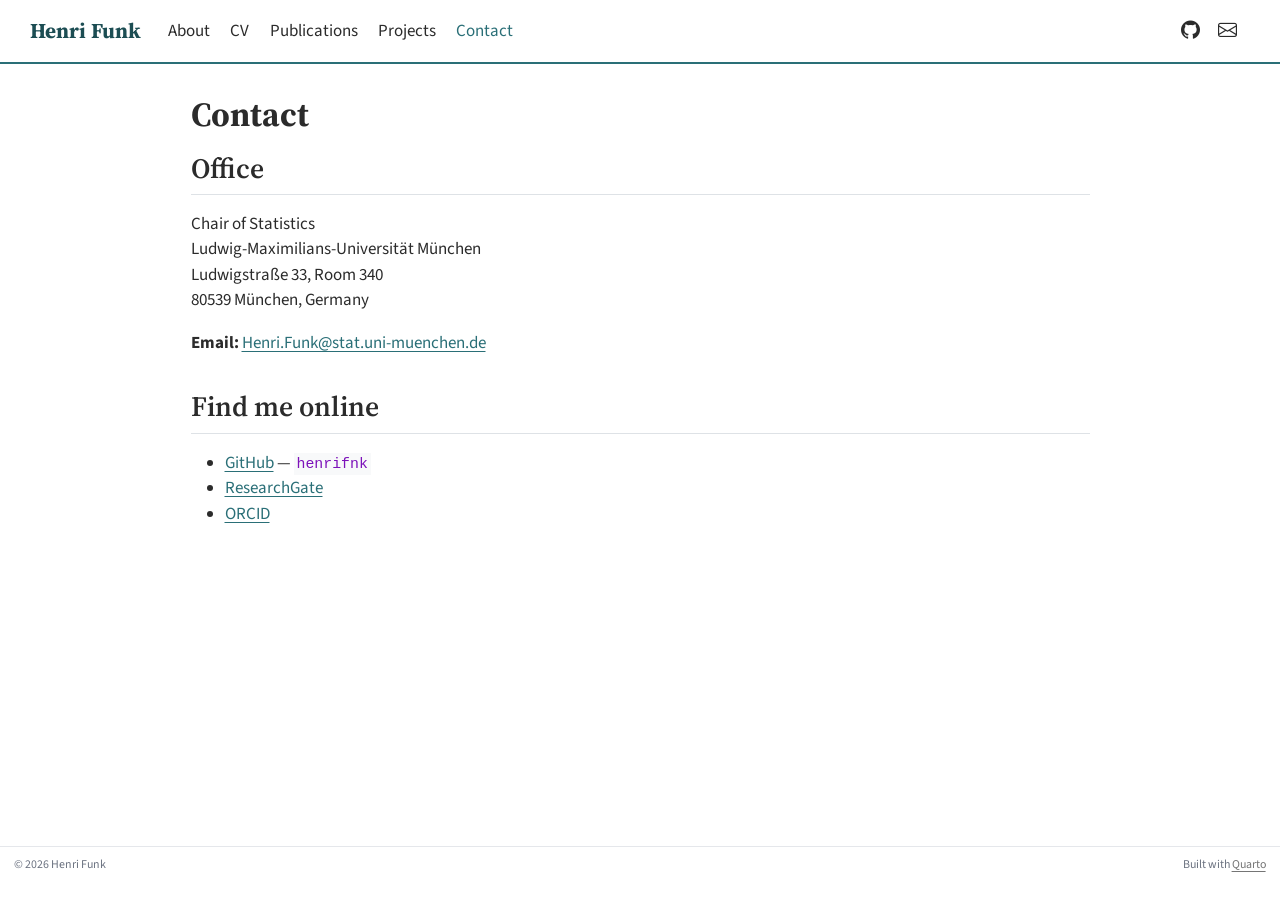
==== docs/contact.html @ e43cd9c8 "Add rendered site output for GitHub Pages Includes .nojekyll so Pages serves the Quarto-generated st" ====
<!DOCTYPE html>
<html xmlns="http://www.w3.org/1999/xhtml" lang="en" xml:lang="en"><head>

<meta charset="utf-8">
<meta name="generator" content="quarto-1.4.549">

<meta name="viewport" content="width=device-width, initial-scale=1.0, user-scalable=yes">


<title>Henri Funk - Contact</title>
<style>
code{white-space: pre-wrap;}
span.smallcaps{font-variant: small-caps;}
div.columns{display: flex; gap: min(4vw, 1.5em);}
div.column{flex: auto; overflow-x: auto;}
div.hanging-indent{margin-left: 1.5em; text-indent: -1.5em;}
ul.task-list{list-style: none;}
ul.task-list li input[type="checkbox"] {
  width: 0.8em;
  margin: 0 0.8em 0.2em -1em; /* quarto-specific, see https://github.com/quarto-dev/quarto-cli/issues/4556 */ 
  vertical-align: middle;
}
</style>


<script src="site_libs/quarto-nav/quarto-nav.js"></script>
<script src="site_libs/quarto-nav/headroom.min.js"></script>
<script src="site_libs/clipboard/clipboard.min.js"></script>
<script src="site_libs/quarto-search/autocomplete.umd.js"></script>
<script src="site_libs/quarto-search/fuse.min.js"></script>
<script src="site_libs/quarto-search/quarto-search.js"></script>
<meta name="quarto:offset" content="./">
<script src="site_libs/quarto-html/quarto.js"></script>
<script src="site_libs/quarto-html/popper.min.js"></script>
<script src="site_libs/quarto-html/tippy.umd.min.js"></script>
<link href="site_libs/quarto-html/tippy.css" rel="stylesheet">
<link href="site_libs/quarto-html/quarto-syntax-highlighting.css" rel="stylesheet" id="quarto-text-highlighting-styles">
<script src="site_libs/bootstrap/bootstrap.min.js"></script>
<link href="site_libs/bootstrap/bootstrap-icons.css" rel="stylesheet">
<link href="site_libs/bootstrap/bootstrap.min.css" rel="stylesheet" id="quarto-bootstrap" data-mode="light">
<script id="quarto-search-options" type="application/json">{
  "location": "navbar",
  "copy-button": false,
  "collapse-after": 3,
  "panel-placement": "end",
  "type": "overlay",
  "limit": 50,
  "keyboard-shortcut": [
    "f",
    "/",
    "s"
  ],
  "show-item-context": false,
  "language": {
    "search-no-results-text": "No results",
    "search-matching-documents-text": "matching documents",
    "search-copy-link-title": "Copy link to search",
    "search-hide-matches-text": "Hide additional matches",
    "search-more-match-text": "more match in this document",
    "search-more-matches-text": "more matches in this document",
    "search-clear-button-title": "Clear",
    "search-text-placeholder": "",
    "search-detached-cancel-button-title": "Cancel",
    "search-submit-button-title": "Submit",
    "search-label": "Search"
  }
}</script>


<link rel="stylesheet" href="styles.css">
</head>

<body class="nav-fixed fullcontent">

<div id="quarto-search-results"></div>
  <header id="quarto-header" class="headroom fixed-top">
    <nav class="navbar navbar-expand-lg " data-bs-theme="dark">
      <div class="navbar-container container-fluid">
      <div class="navbar-brand-container mx-auto">
    <a class="navbar-brand" href="./index.html">
    <span class="navbar-title">Henri Funk</span>
    </a>
  </div>
            <div id="quarto-search" class="" title="Search"></div>
          <button class="navbar-toggler" type="button" data-bs-toggle="collapse" data-bs-target="#navbarCollapse" aria-controls="navbarCollapse" aria-expanded="false" aria-label="Toggle navigation" onclick="if (window.quartoToggleHeadroom) { window.quartoToggleHeadroom(); }">
  <span class="navbar-toggler-icon"></span>
</button>
          <div class="collapse navbar-collapse" id="navbarCollapse">
            <ul class="navbar-nav navbar-nav-scroll me-auto">
  <li class="nav-item">
    <a class="nav-link" href="./index.html"> 
<span class="menu-text">About</span></a>
  </li>  
  <li class="nav-item">
    <a class="nav-link" href="./cv.html"> 
<span class="menu-text">CV</span></a>
  </li>  
  <li class="nav-item">
    <a class="nav-link" href="./publications.html"> 
<span class="menu-text">Publications</span></a>
  </li>  
  <li class="nav-item">
    <a class="nav-link" href="./projects.html"> 
<span class="menu-text">Projects</span></a>
  </li>  
  <li class="nav-item">
    <a class="nav-link active" href="./contact.html" aria-current="page"> 
<span class="menu-text">Contact</span></a>
  </li>  
</ul>
            <ul class="navbar-nav navbar-nav-scroll ms-auto">
  <li class="nav-item compact">
    <a class="nav-link" href="https://github.com/henrifnk"> <i class="bi bi-github" role="img" aria-label="GitHub">
</i> 
<span class="menu-text"></span></a>
  </li>  
  <li class="nav-item compact">
    <a class="nav-link" href="mailto:Henri.Funk@stat.uni-muenchen.de"> <i class="bi bi-envelope" role="img" aria-label="Email">
</i> 
<span class="menu-text"></span></a>
  </li>  
</ul>
          </div> <!-- /navcollapse -->
          <div class="quarto-navbar-tools">
</div>
      </div> <!-- /container-fluid -->
    </nav>
</header>
<!-- content -->
<div id="quarto-content" class="quarto-container page-columns page-rows-contents page-layout-article page-navbar">
<!-- sidebar -->
<!-- margin-sidebar -->
    
<!-- main -->
<main class="content" id="quarto-document-content">

<header id="title-block-header" class="quarto-title-block default">
<div class="quarto-title">
<h1 class="title">Contact</h1>
</div>



<div class="quarto-title-meta">

    
  
    
  </div>
  


</header>


<section id="office" class="level2">
<h2 data-anchor-id="office">Office</h2>
<p>Chair of Statistics<br>
Ludwig-Maximilians-Universität München<br>
Ludwigstraße 33, Room 340<br>
80539 München, Germany</p>
<p><strong>Email:</strong> <a href="mailto:Henri.Funk@stat.uni-muenchen.de">Henri.Funk@stat.uni-muenchen.de</a></p>
</section>
<section id="find-me-online" class="level2">
<h2 data-anchor-id="find-me-online">Find me online</h2>
<ul>
<li><a href="https://github.com/henrifnk">GitHub</a> — <code>henrifnk</code></li>
<li><a href="https://www.researchgate.net/profile/Henri-Funk">ResearchGate</a></li>
<li><a href="https://orcid.org/0009-0007-0949-8385">ORCID</a></li>
</ul>


</section>

</main> <!-- /main -->
<script id="quarto-html-after-body" type="application/javascript">
window.document.addEventListener("DOMContentLoaded", function (event) {
  const toggleBodyColorMode = (bsSheetEl) => {
    const mode = bsSheetEl.getAttribute("data-mode");
    const bodyEl = window.document.querySelector("body");
    if (mode === "dark") {
      bodyEl.classList.add("quarto-dark");
      bodyEl.classList.remove("quarto-light");
    } else {
      bodyEl.classList.add("quarto-light");
      bodyEl.classList.remove("quarto-dark");
    }
  }
  const toggleBodyColorPrimary = () => {
    const bsSheetEl = window.document.querySelector("link#quarto-bootstrap");
    if (bsSheetEl) {
      toggleBodyColorMode(bsSheetEl);
    }
  }
  toggleBodyColorPrimary();  
  const isCodeAnnotation = (el) => {
    for (const clz of el.classList) {
      if (clz.startsWith('code-annotation-')) {                     
        return true;
      }
    }
    return false;
  }
  const clipboard = new window.ClipboardJS('.code-copy-button', {
    text: function(trigger) {
      const codeEl = trigger.previousElementSibling.cloneNode(true);
      for (const childEl of codeEl.children) {
        if (isCodeAnnotation(childEl)) {
          childEl.remove();
        }
      }
      return codeEl.innerText;
    }
  });
  clipboard.on('success', function(e) {
    // button target
    const button = e.trigger;
    // don't keep focus
    button.blur();
    // flash "checked"
    button.classList.add('code-copy-button-checked');
    var currentTitle = button.getAttribute("title");
    button.setAttribute("title", "Copied!");
    let tooltip;
    if (window.bootstrap) {
      button.setAttribute("data-bs-toggle", "tooltip");
      button.setAttribute("data-bs-placement", "left");
      button.setAttribute("data-bs-title", "Copied!");
      tooltip = new bootstrap.Tooltip(button, 
        { trigger: "manual", 
          customClass: "code-copy-button-tooltip",
          offset: [0, -8]});
      tooltip.show();    
    }
    setTimeout(function() {
      if (tooltip) {
        tooltip.hide();
        button.removeAttribute("data-bs-title");
        button.removeAttribute("data-bs-toggle");
        button.removeAttribute("data-bs-placement");
      }
      button.setAttribute("title", currentTitle);
      button.classList.remove('code-copy-button-checked');
    }, 1000);
    // clear code selection
    e.clearSelection();
  });
  function tippyHover(el, contentFn, onTriggerFn, onUntriggerFn) {
    const config = {
      allowHTML: true,
      maxWidth: 500,
      delay: 100,
      arrow: false,
      appendTo: function(el) {
          return el.parentElement;
      },
      interactive: true,
      interactiveBorder: 10,
      theme: 'quarto',
      placement: 'bottom-start',
    };
    if (contentFn) {
      config.content = contentFn;
    }
    if (onTriggerFn) {
      config.onTrigger = onTriggerFn;
    }
    if (onUntriggerFn) {
      config.onUntrigger = onUntriggerFn;
    }
    window.tippy(el, config); 
  }
  const noterefs = window.document.querySelectorAll('a[role="doc-noteref"]');
  for (var i=0; i<noterefs.length; i++) {
    const ref = noterefs[i];
    tippyHover(ref, function() {
      // use id or data attribute instead here
      let href = ref.getAttribute('data-footnote-href') || ref.getAttribute('href');
      try { href = new URL(href).hash; } catch {}
      const id = href.replace(/^#\/?/, "");
      const note = window.document.getElementById(id);
      return note.innerHTML;
    });
  }
  const xrefs = window.document.querySelectorAll('a.quarto-xref');
  const processXRef = (id, note) => {
    // Strip column container classes
    const stripColumnClz = (el) => {
      el.classList.remove("page-full", "page-columns");
      if (el.children) {
        for (const child of el.children) {
          stripColumnClz(child);
        }
      }
    }
    stripColumnClz(note)
    if (id === null || id.startsWith('sec-')) {
      // Special case sections, only their first couple elements
      const container = document.createElement("div");
      if (note.children && note.children.length > 2) {
        container.appendChild(note.children[0].cloneNode(true));
        for (let i = 1; i < note.children.length; i++) {
          const child = note.children[i];
          if (child.tagName === "P" && child.innerText === "") {
            continue;
          } else {
            container.appendChild(child.cloneNode(true));
            break;
          }
        }
        if (window.Quarto?.typesetMath) {
          window.Quarto.typesetMath(container);
        }
        return container.innerHTML
      } else {
        if (window.Quarto?.typesetMath) {
          window.Quarto.typesetMath(note);
        }
        return note.innerHTML;
      }
    } else {
      // Remove any anchor links if they are present
      const anchorLink = note.querySelector('a.anchorjs-link');
      if (anchorLink) {
        anchorLink.remove();
      }
      if (window.Quarto?.typesetMath) {
        window.Quarto.typesetMath(note);
      }
      // TODO in 1.5, we should make sure this works without a callout special case
      if (note.classList.contains("callout")) {
        return note.outerHTML;
      } else {
        return note.innerHTML;
      }
    }
  }
  for (var i=0; i<xrefs.length; i++) {
    const xref = xrefs[i];
    tippyHover(xref, undefined, function(instance) {
      instance.disable();
      let url = xref.getAttribute('href');
      let hash = undefined; 
      if (url.startsWith('#')) {
        hash = url;
      } else {
        try { hash = new URL(url).hash; } catch {}
      }
      if (hash) {
        const id = hash.replace(/^#\/?/, "");
        const note = window.document.getElementById(id);
        if (note !== null) {
          try {
            const html = processXRef(id, note.cloneNode(true));
            instance.setContent(html);
          } finally {
            instance.enable();
            instance.show();
          }
        } else {
          // See if we can fetch this
          fetch(url.split('#')[0])
          .then(res => res.text())
          .then(html => {
            const parser = new DOMParser();
            const htmlDoc = parser.parseFromString(html, "text/html");
            const note = htmlDoc.getElementById(id);
            if (note !== null) {
              const html = processXRef(id, note);
              instance.setContent(html);
            } 
          }).finally(() => {
            instance.enable();
            instance.show();
          });
        }
      } else {
        // See if we can fetch a full url (with no hash to target)
        // This is a special case and we should probably do some content thinning / targeting
        fetch(url)
        .then(res => res.text())
        .then(html => {
          const parser = new DOMParser();
          const htmlDoc = parser.parseFromString(html, "text/html");
          const note = htmlDoc.querySelector('main.content');
          if (note !== null) {
            // This should only happen for chapter cross references
            // (since there is no id in the URL)
            // remove the first header
            if (note.children.length > 0 && note.children[0].tagName === "HEADER") {
              note.children[0].remove();
            }
            const html = processXRef(null, note);
            instance.setContent(html);
          } 
        }).finally(() => {
          instance.enable();
          instance.show();
        });
      }
    }, function(instance) {
    });
  }
      let selectedAnnoteEl;
      const selectorForAnnotation = ( cell, annotation) => {
        let cellAttr = 'data-code-cell="' + cell + '"';
        let lineAttr = 'data-code-annotation="' +  annotation + '"';
        const selector = 'span[' + cellAttr + '][' + lineAttr + ']';
        return selector;
      }
      const selectCodeLines = (annoteEl) => {
        const doc = window.document;
        const targetCell = annoteEl.getAttribute("data-target-cell");
        const targetAnnotation = annoteEl.getAttribute("data-target-annotation");
        const annoteSpan = window.document.querySelector(selectorForAnnotation(targetCell, targetAnnotation));
        const lines = annoteSpan.getAttribute("data-code-lines").split(",");
        const lineIds = lines.map((line) => {
          return targetCell + "-" + line;
        })
        let top = null;
        let height = null;
        let parent = null;
        if (lineIds.length > 0) {
            //compute the position of the single el (top and bottom and make a div)
            const el = window.document.getElementById(lineIds[0]);
            top = el.offsetTop;
            height = el.offsetHeight;
            parent = el.parentElement.parentElement;
          if (lineIds.length > 1) {
            const lastEl = window.document.getElementById(lineIds[lineIds.length - 1]);
            const bottom = lastEl.offsetTop + lastEl.offsetHeight;
            height = bottom - top;
          }
          if (top !== null && height !== null && parent !== null) {
            // cook up a div (if necessary) and position it 
            let div = window.document.getElementById("code-annotation-line-highlight");
            if (div === null) {
              div = window.document.createElement("div");
              div.setAttribute("id", "code-annotation-line-highlight");
              div.style.position = 'absolute';
              parent.appendChild(div);
            }
            div.style.top = top - 2 + "px";
            div.style.height = height + 4 + "px";
            div.style.left = 0;
            let gutterDiv = window.document.getElementById("code-annotation-line-highlight-gutter");
            if (gutterDiv === null) {
              gutterDiv = window.document.createElement("div");
              gutterDiv.setAttribute("id", "code-annotation-line-highlight-gutter");
              gutterDiv.style.position = 'absolute';
              const codeCell = window.document.getElementById(targetCell);
              const gutter = codeCell.querySelector('.code-annotation-gutter');
              gutter.appendChild(gutterDiv);
            }
            gutterDiv.style.top = top - 2 + "px";
            gutterDiv.style.height = height + 4 + "px";
          }
          selectedAnnoteEl = annoteEl;
        }
      };
      const unselectCodeLines = () => {
        const elementsIds = ["code-annotation-line-highlight", "code-annotation-line-highlight-gutter"];
        elementsIds.forEach((elId) => {
          const div = window.document.getElementById(elId);
          if (div) {
            div.remove();
          }
        });
        selectedAnnoteEl = undefined;
      };
        // Handle positioning of the toggle
    window.addEventListener(
      "resize",
      throttle(() => {
        elRect = undefined;
        if (selectedAnnoteEl) {
          selectCodeLines(selectedAnnoteEl);
        }
      }, 10)
    );
    function throttle(fn, ms) {
    let throttle = false;
    let timer;
      return (...args) => {
        if(!throttle) { // first call gets through
            fn.apply(this, args);
            throttle = true;
        } else { // all the others get throttled
            if(timer) clearTimeout(timer); // cancel #2
            timer = setTimeout(() => {
              fn.apply(this, args);
              timer = throttle = false;
            }, ms);
        }
      };
    }
      // Attach click handler to the DT
      const annoteDls = window.document.querySelectorAll('dt[data-target-cell]');
      for (const annoteDlNode of annoteDls) {
        annoteDlNode.addEventListener('click', (event) => {
          const clickedEl = event.target;
          if (clickedEl !== selectedAnnoteEl) {
            unselectCodeLines();
            const activeEl = window.document.querySelector('dt[data-target-cell].code-annotation-active');
            if (activeEl) {
              activeEl.classList.remove('code-annotation-active');
            }
            selectCodeLines(clickedEl);
            clickedEl.classList.add('code-annotation-active');
          } else {
            // Unselect the line
            unselectCodeLines();
            clickedEl.classList.remove('code-annotation-active');
          }
        });
      }
  const findCites = (el) => {
    const parentEl = el.parentElement;
    if (parentEl) {
      const cites = parentEl.dataset.cites;
      if (cites) {
        return {
          el,
          cites: cites.split(' ')
        };
      } else {
        return findCites(el.parentElement)
      }
    } else {
      return undefined;
    }
  };
  var bibliorefs = window.document.querySelectorAll('a[role="doc-biblioref"]');
  for (var i=0; i<bibliorefs.length; i++) {
    const ref = bibliorefs[i];
    const citeInfo = findCites(ref);
    if (citeInfo) {
      tippyHover(citeInfo.el, function() {
        var popup = window.document.createElement('div');
        citeInfo.cites.forEach(function(cite) {
          var citeDiv = window.document.createElement('div');
          citeDiv.classList.add('hanging-indent');
          citeDiv.classList.add('csl-entry');
          var biblioDiv = window.document.getElementById('ref-' + cite);
          if (biblioDiv) {
            citeDiv.innerHTML = biblioDiv.innerHTML;
          }
          popup.appendChild(citeDiv);
        });
        return popup.innerHTML;
      });
    }
  }
});
</script>
</div> <!-- /content -->
<footer class="footer">
  <div class="nav-footer">
    <div class="nav-footer-left">
<p>© 2026 Henri Funk</p>
</div>   
    <div class="nav-footer-center">
      &nbsp;
    </div>
    <div class="nav-footer-right">
<p>Built with <a href="https://quarto.org">Quarto</a></p>
</div>
  </div>
</footer>




</body></html>
---- docs/site_libs/quarto-html/tippy.css ----
.tippy-box[data-animation=fade][data-state=hidden]{opacity:0}[data-tippy-root]{max-width:calc(100vw - 10px)}.tippy-box{position:relative;background-color:#333;color:#fff;border-radius:4px;font-size:14px;line-height:1.4;white-space:normal;outline:0;transition-property:transform,visibility,opacity}.tippy-box[data-placement^=top]>.tippy-arrow{bottom:0}.tippy-box[data-placement^=top]>.tippy-arrow:before{bottom:-7px;left:0;border-width:8px 8px 0;border-top-color:initial;transform-origin:center top}.tippy-box[data-placement^=bottom]>.tippy-arrow{top:0}.tippy-box[data-placement^=bottom]>.tippy-arrow:before{top:-7px;left:0;border-width:0 8px 8px;border-bottom-color:initial;transform-origin:center bottom}.tippy-box[data-placement^=left]>.tippy-arrow{right:0}.tippy-box[data-placement^=left]>.tippy-arrow:before{border-width:8px 0 8px 8px;border-left-color:initial;right:-7px;transform-origin:center left}.tippy-box[data-placement^=right]>.tippy-arrow{left:0}.tippy-box[data-placement^=right]>.tippy-arrow:before{left:-7px;border-width:8px 8px 8px 0;border-right-color:initial;transform-origin:center right}.tippy-box[data-inertia][data-state=visible]{transition-timing-function:cubic-bezier(.54,1.5,.38,1.11)}.tippy-arrow{width:16px;height:16px;color:#333}.tippy-arrow:before{content:"";position:absolute;border-color:transparent;border-style:solid}.tippy-content{position:relative;padding:5px 9px;z-index:1}
---- docs/site_libs/quarto-html/quarto-syntax-highlighting.css ----
/* quarto syntax highlight colors */
:root {
  --quarto-hl-ot-color: #003B4F;
  --quarto-hl-at-color: #657422;
  --quarto-hl-ss-color: #20794D;
  --quarto-hl-an-color: #5E5E5E;
  --quarto-hl-fu-color: #4758AB;
  --quarto-hl-st-color: #20794D;
  --quarto-hl-cf-color: #003B4F;
  --quarto-hl-op-color: #5E5E5E;
  --quarto-hl-er-color: #AD0000;
  --quarto-hl-bn-color: #AD0000;
  --quarto-hl-al-color: #AD0000;
  --quarto-hl-va-color: #111111;
  --quarto-hl-bu-color: inherit;
  --quarto-hl-ex-color: inherit;
  --quarto-hl-pp-color: #AD0000;
  --quarto-hl-in-color: #5E5E5E;
  --quarto-hl-vs-color: #20794D;
  --quarto-hl-wa-color: #5E5E5E;
  --quarto-hl-do-color: #5E5E5E;
  --quarto-hl-im-color: #00769E;
  --quarto-hl-ch-color: #20794D;
  --quarto-hl-dt-color: #AD0000;
  --quarto-hl-fl-color: #AD0000;
  --quarto-hl-co-color: #5E5E5E;
  --quarto-hl-cv-color: #5E5E5E;
  --quarto-hl-cn-color: #8f5902;
  --quarto-hl-sc-color: #5E5E5E;
  --quarto-hl-dv-color: #AD0000;
  --quarto-hl-kw-color: #003B4F;
}

/* other quarto variables */
:root {
  --quarto-font-monospace: SFMono-Regular, Menlo, Monaco, Consolas, "Liberation Mono", "Courier New", monospace;
}

pre > code.sourceCode > span {
  color: #003B4F;
}

code span {
  color: #003B4F;
}

code.sourceCode > span {
  color: #003B4F;
}

div.sourceCode,
div.sourceCode pre.sourceCode {
  color: #003B4F;
}

code span.ot {
  color: #003B4F;
  font-style: inherit;
}

code span.at {
  color: #657422;
  font-style: inherit;
}

code span.ss {
  color: #20794D;
  font-style: inherit;
}

code span.an {
  color: #5E5E5E;
  font-style: inherit;
}

code span.fu {
  color: #4758AB;
  font-style: inherit;
}

code span.st {
  color: #20794D;
  font-style: inherit;
}

code span.cf {
  color: #003B4F;
  font-style: inherit;
}

code span.op {
  color: #5E5E5E;
  font-style: inherit;
}

code span.er {
  color: #AD0000;
  font-style: inherit;
}

code span.bn {
  color: #AD0000;
  font-style: inherit;
}

code span.al {
  color: #AD0000;
  font-style: inherit;
}

code span.va {
  color: #111111;
  font-style: inherit;
}

code span.bu {
  font-style: inherit;
}

code span.ex {
  font-style: inherit;
}

code span.pp {
  color: #AD0000;
  font-style: inherit;
}

code span.in {
  color: #5E5E5E;
  font-style: inherit;
}

code span.vs {
  color: #20794D;
  font-style: inherit;
}

code span.wa {
  color: #5E5E5E;
  font-style: italic;
}

code span.do {
  color: #5E5E5E;
  font-style: italic;
}

code span.im {
  color: #00769E;
  font-style: inherit;
}

code span.ch {
  color: #20794D;
  font-style: inherit;
}

code span.dt {
  color: #AD0000;
  font-style: inherit;
}

code span.fl {
  color: #AD0000;
  font-style: inherit;
}

code span.co {
  color: #5E5E5E;
  font-style: inherit;
}

code span.cv {
  color: #5E5E5E;
  font-style: italic;
}

code span.cn {
  color: #8f5902;
  font-style: inherit;
}

code span.sc {
  color: #5E5E5E;
  font-style: inherit;
}

code span.dv {
  color: #AD0000;
  font-style: inherit;
}

code span.kw {
  color: #003B4F;
  font-style: inherit;
}

.prevent-inlining {
  content: "</";
}

/*# sourceMappingURL=debc5d5d77c3f9108843748ff7464032.css.map */
---- docs/styles.css ----
@import url('https://fonts.googleapis.com/css2?family=Source+Serif+4:wght@600;700&family=Source+Sans+3:wght@400;500;600&display=swap');

:root {
  --accent: #2a6f77;
  --accent-dark: #1c4d53;
  --text: #2b2b2b;
  --muted: #6b7280;
  --border: #e5e7eb;
}

body {
  font-family: "Source Sans 3", -apple-system, BlinkMacSystemFont, sans-serif;
  color: var(--text);
}

h1, h2, h3, h4, .navbar-title, .navbar-brand {
  font-family: "Source Serif 4", Georgia, serif;
  font-weight: 600;
}

h1 { font-weight: 700; }

a {
  color: var(--accent);
}
a:hover {
  color: var(--accent-dark);
}

/* Navbar */
.navbar {
  background-color: #ffffff !important;
  border-bottom: 2px solid var(--accent);
}
.navbar-title {
  color: var(--accent-dark) !important;
  font-weight: 700;
}
.navbar-dark .navbar-nav .nav-link,
.navbar .nav-link {
  color: var(--text) !important;
}
.navbar .nav-link:hover,
.navbar .nav-link.active {
  color: var(--accent) !important;
}

/* Footer */
.nav-footer {
  border-top: 1px solid var(--border);
  color: var(--muted);
  font-size: 0.85rem;
}

/* Hero (About page) */
.hero {
  display: flex;
  gap: 2.5rem;
  align-items: flex-start;
  flex-wrap: wrap;
  margin-top: 1rem;
}
.hero-photo img.profile-img {
  width: 200px;
  height: 200px;
  object-fit: cover;
  border-radius: 50%;
  box-shadow: 0 4px 14px rgba(0, 0, 0, 0.12);
}
.hero-text {
  flex: 1;
  min-width: 280px;
}
.hero-text h3 {
  color: var(--muted);
  font-family: "Source Sans 3", sans-serif;
  font-weight: 500;
  margin-top: -0.5rem;
}

/* Timeline-style entries used on CV / Projects pages */
.entry {
  display: flex;
  gap: 1.5rem;
  margin-bottom: 1.25rem;
  border-left: 3px solid var(--accent);
  padding-left: 1rem;
}
.entry-date {
  min-width: 110px;
  color: var(--muted);
  font-weight: 600;
  font-size: 0.9rem;
}
.entry-body strong {
  color: var(--text);
}

/* Highlight box, e.g. for the upcoming BayWaT-AI project */
.highlight-box {
  background-color: #f2f7f8;
  border-left: 4px solid var(--accent);
  border-radius: 4px;
  padding: 1.25rem 1.5rem;
  margin: 1.5rem 0;
}

.badge-soon {
  display: inline-block;
  background-color: var(--accent);
  color: #fff;
  font-size: 0.75rem;
  font-weight: 600;
  padding: 0.15rem 0.6rem;
  border-radius: 999px;
  margin-left: 0.5rem;
  vertical-align: middle;
}
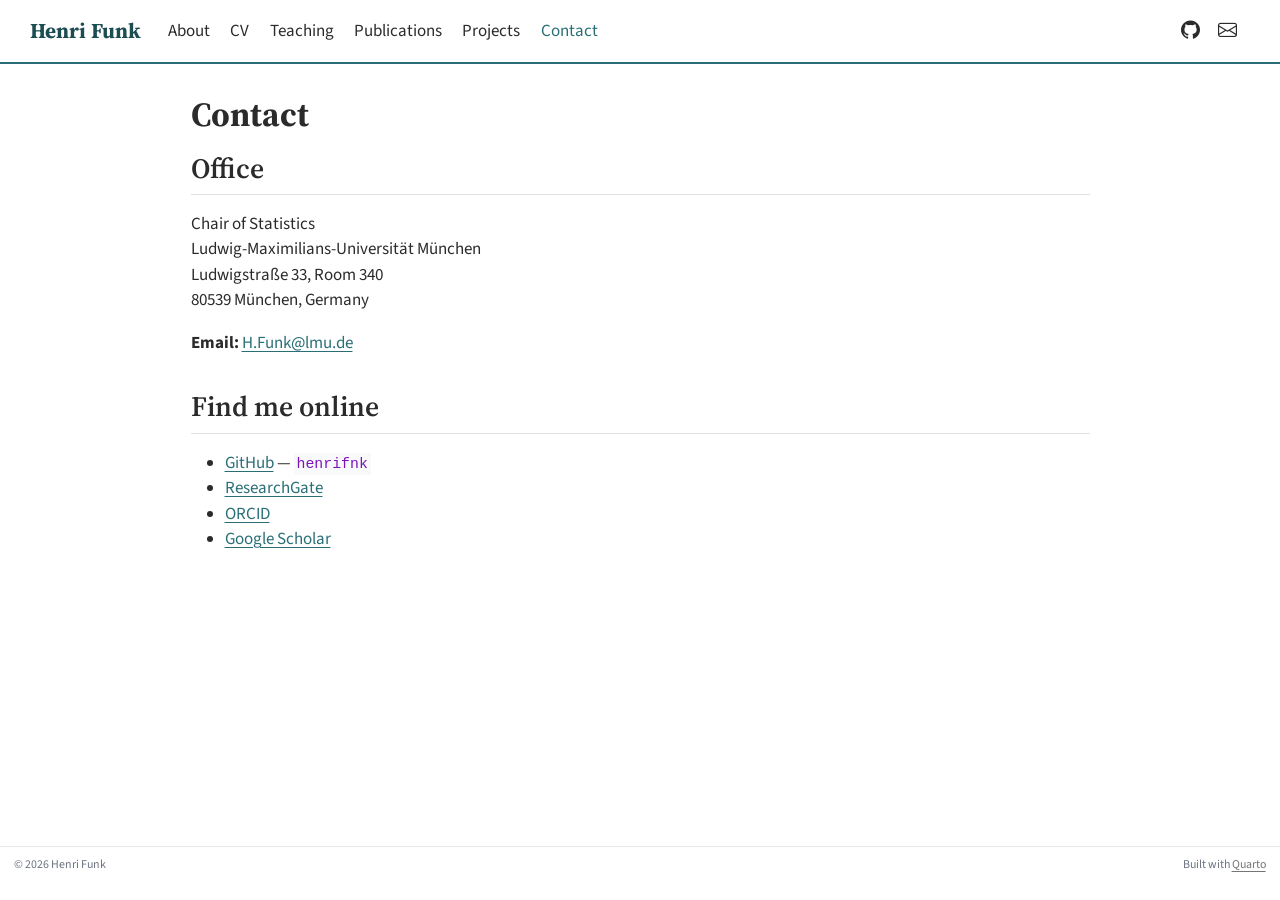
==== commit 113d7137: "Re-render site output" ====
--- a/docs/contact.html
+++ b/docs/contact.html
@@ -96,6 +96,10 @@
 <span class="menu-text">CV</span></a>
   </li>  
   <li class="nav-item">
+    <a class="nav-link" href="./teaching.html"> 
+<span class="menu-text">Teaching</span></a>
+  </li>  
+  <li class="nav-item">
     <a class="nav-link" href="./publications.html"> 
 <span class="menu-text">Publications</span></a>
   </li>  
@@ -159,7 +163,7 @@
 Ludwig-Maximilians-Universität München<br>
 Ludwigstraße 33, Room 340<br>
 80539 München, Germany</p>
-<p><strong>Email:</strong> <a href="mailto:Henri.Funk@stat.uni-muenchen.de">Henri.Funk@stat.uni-muenchen.de</a></p>
+<p><strong>Email:</strong> <a href="mailto:H.Funk@lmu.de">H.Funk@lmu.de</a></p>
 </section>
 <section id="find-me-online" class="level2">
 <h2 data-anchor-id="find-me-online">Find me online</h2>
@@ -167,6 +171,7 @@
 <li><a href="https://github.com/henrifnk">GitHub</a> — <code>henrifnk</code></li>
 <li><a href="https://www.researchgate.net/profile/Henri-Funk">ResearchGate</a></li>
 <li><a href="https://orcid.org/0009-0007-0949-8385">ORCID</a></li>
+<li><a href="https://scholar.google.com/citations?user=-1kc-pMAAAAJ&amp;hl=de">Google Scholar</a></li>
 </ul>
 
 
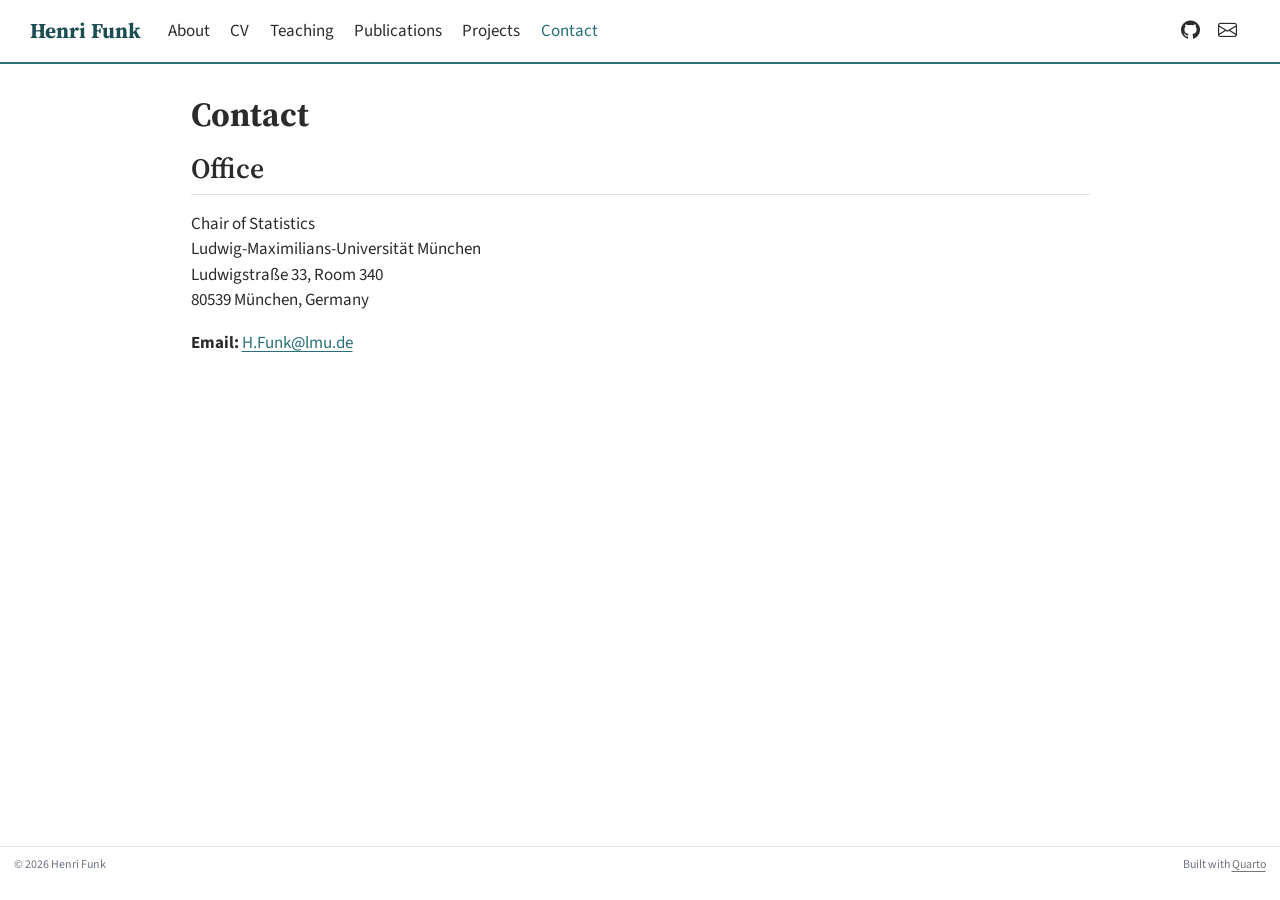
==== commit 7c46f56a: "Re-render site output" ====
--- a/docs/contact.html
+++ b/docs/contact.html
@@ -119,7 +119,7 @@
 <span class="menu-text"></span></a>
   </li>  
   <li class="nav-item compact">
-    <a class="nav-link" href="mailto:Henri.Funk@stat.uni-muenchen.de"> <i class="bi bi-envelope" role="img" aria-label="Email">
+    <a class="nav-link" href="mailto:H.Funk@lmu.de"> <i class="bi bi-envelope" role="img" aria-label="Email">
 </i> 
 <span class="menu-text"></span></a>
   </li>  
@@ -164,15 +164,6 @@
 Ludwigstraße 33, Room 340<br>
 80539 München, Germany</p>
 <p><strong>Email:</strong> <a href="mailto:H.Funk@lmu.de">H.Funk@lmu.de</a></p>
-</section>
-<section id="find-me-online" class="level2">
-<h2 data-anchor-id="find-me-online">Find me online</h2>
-<ul>
-<li><a href="https://github.com/henrifnk">GitHub</a> — <code>henrifnk</code></li>
-<li><a href="https://www.researchgate.net/profile/Henri-Funk">ResearchGate</a></li>
-<li><a href="https://orcid.org/0009-0007-0949-8385">ORCID</a></li>
-<li><a href="https://scholar.google.com/citations?user=-1kc-pMAAAAJ&amp;hl=de">Google Scholar</a></li>
-</ul>
 
 
 </section>
--- a/docs/styles.css
+++ b/docs/styles.css
@@ -78,6 +78,20 @@
   margin-top: -0.5rem;
 }
 
+.social-links {
+  display: flex;
+  gap: 1.25rem;
+  margin: 0.25rem 0 1.25rem;
+}
+.social-links a {
+  color: var(--muted);
+  font-size: 1.35rem;
+  line-height: 1;
+}
+.social-links a:hover {
+  color: var(--accent);
+}
+
 /* Timeline-style entries used on CV / Projects pages */
 .entry {
   display: flex;
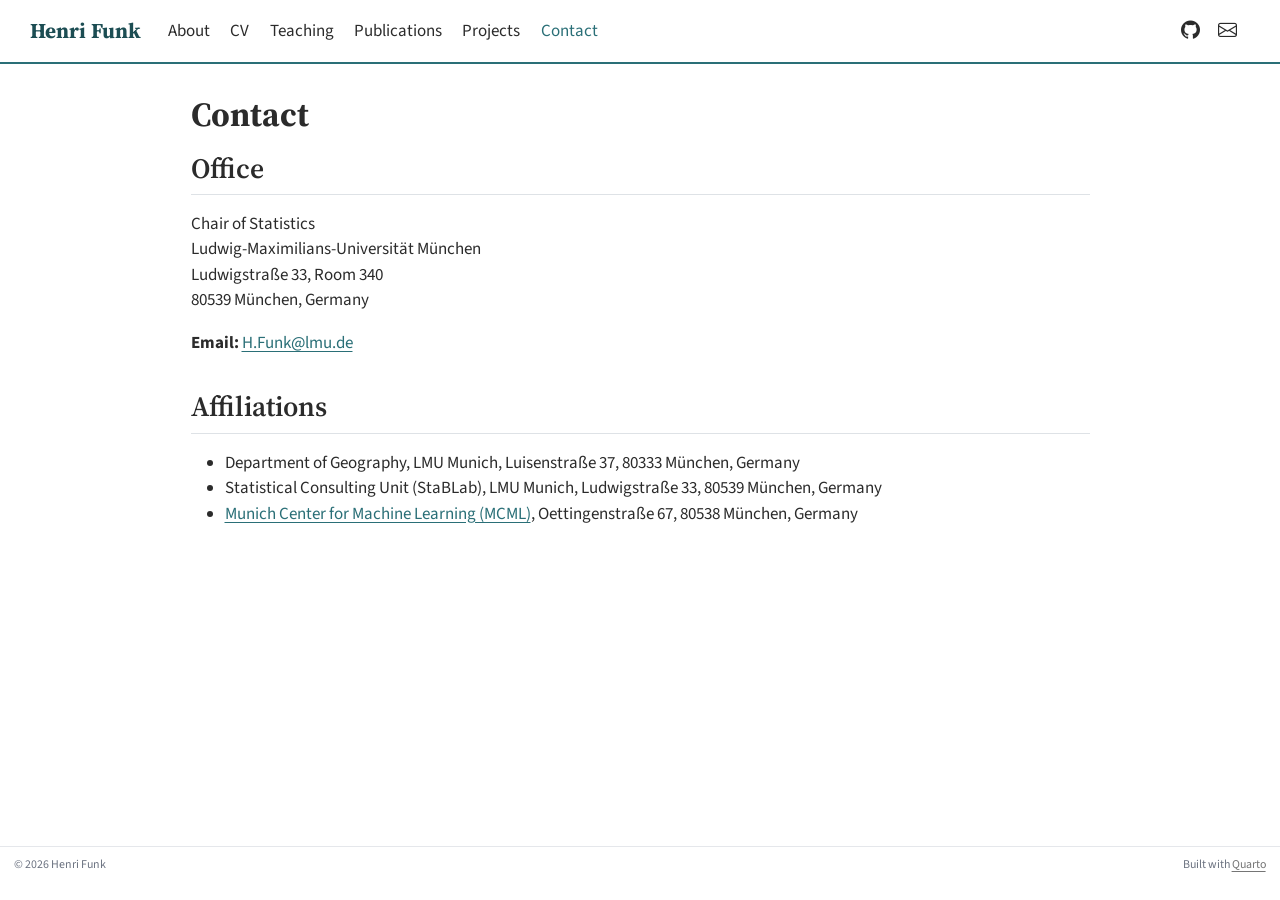
==== commit 63aa671e: "Re-render site output" ====
--- a/docs/contact.html
+++ b/docs/contact.html
@@ -164,6 +164,14 @@
 Ludwigstraße 33, Room 340<br>
 80539 München, Germany</p>
 <p><strong>Email:</strong> <a href="mailto:H.Funk@lmu.de">H.Funk@lmu.de</a></p>
+</section>
+<section id="affiliations" class="level2">
+<h2 data-anchor-id="affiliations">Affiliations</h2>
+<ul>
+<li>Department of Geography, LMU Munich, Luisenstraße 37, 80333 München, Germany</li>
+<li>Statistical Consulting Unit (StaBLab), LMU Munich, Ludwigstraße 33, 80539 München, Germany</li>
+<li><a href="https://mcml.ai">Munich Center for Machine Learning (MCML)</a>, Oettingenstraße 67, 80538 München, Germany</li>
+</ul>
 
 
 </section>
--- a/docs/styles.css
+++ b/docs/styles.css
@@ -71,7 +71,7 @@
   flex: 1;
   min-width: 280px;
 }
-.hero-text h3 {
+.hero-heading h3 {
   color: var(--muted);
   font-family: "Source Sans 3", sans-serif;
   font-weight: 500;
@@ -80,16 +80,31 @@
 
 .social-links {
   display: flex;
-  gap: 1.25rem;
+  align-items: center;
+  justify-content: space-between;
+  flex-wrap: wrap;
+  gap: 0.6rem;
   margin: 0.25rem 0 1.25rem;
+  font-size: 1rem;
 }
 .social-links a {
-  color: var(--muted);
-  font-size: 1.35rem;
-  line-height: 1;
+  color: var(--accent-dark);
+  text-decoration: none;
+  border: 1px solid var(--accent);
+  border-radius: 6px;
+  padding: 0.3rem 0.7rem;
+  transition: color 0.15s, background-color 0.15s;
 }
 .social-links a:hover {
-  color: var(--accent);
+  color: #fff;
+  background-color: var(--accent);
+}
+.social-links a i {
+  margin-right: 0.35rem;
+  color: var(--accent-dark);
+}
+.social-links a:hover i {
+  color: #fff;
 }
 
 /* Timeline-style entries used on CV / Projects pages */
@@ -119,6 +134,29 @@
   margin: 1.5rem 0;
 }
 
+/* Research interest boxes, side by side on the About page */
+.research-grid {
+  display: flex;
+  gap: 1.5rem;
+  flex-wrap: wrap;
+  margin: 1.5rem 0;
+}
+.research-box {
+  flex: 1 1 260px;
+  background-color: #f2f7f8;
+  border-left: 4px solid var(--accent);
+  border-radius: 4px;
+  padding: 1.25rem 1.5rem;
+}
+.research-box .research-icon {
+  font-size: 1.6rem;
+  color: var(--accent);
+  margin-bottom: 0.4rem;
+}
+.research-box p {
+  margin-bottom: 0.6rem;
+}
+
 .badge-soon {
   display: inline-block;
   background-color: var(--accent);
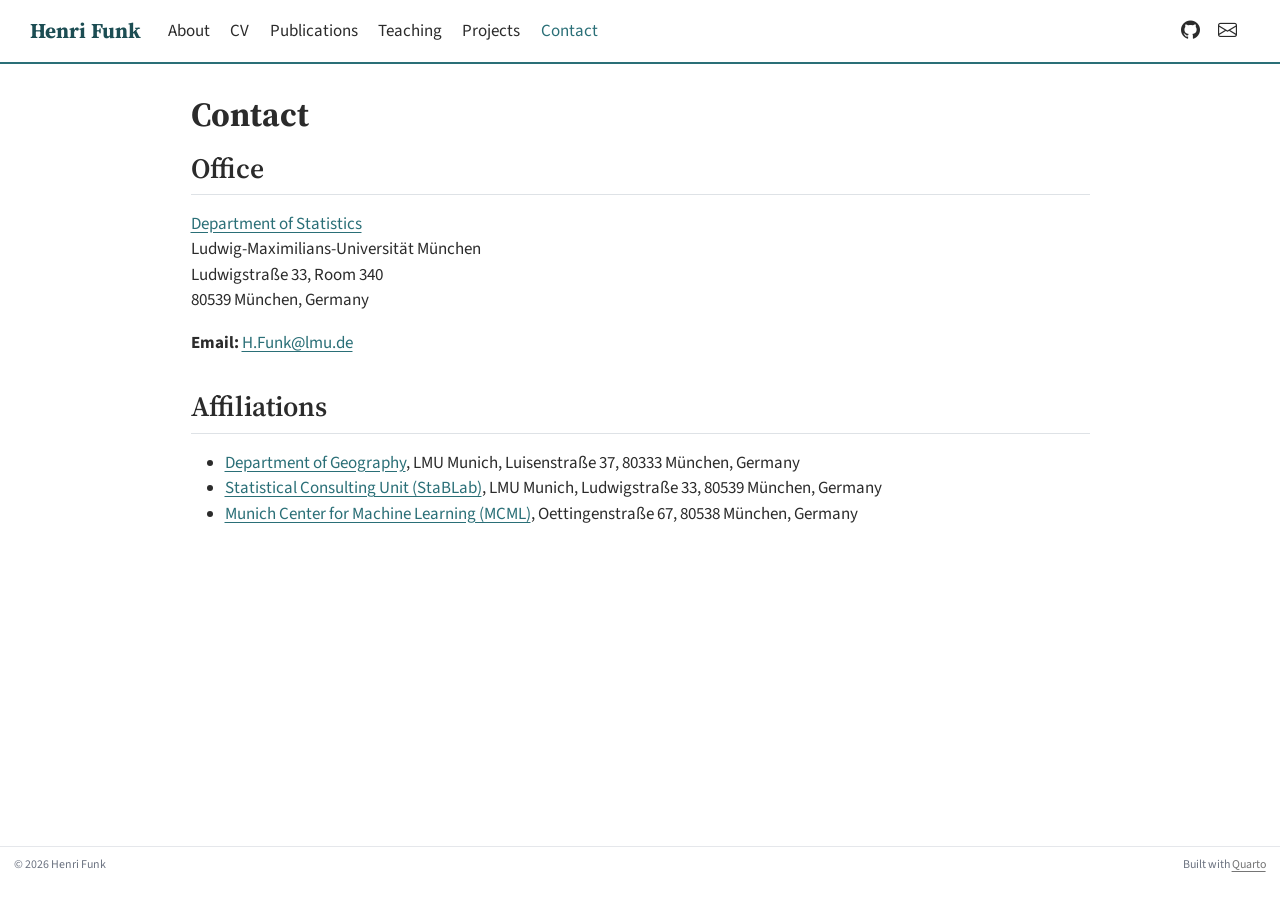
==== commit 009dc3a1: "Re-render site output Co-Authored-By: Claude Opus 5 <noreply@anthropic.com>" ====
--- a/docs/contact.html
+++ b/docs/contact.html
@@ -96,12 +96,12 @@
 <span class="menu-text">CV</span></a>
   </li>  
   <li class="nav-item">
+    <a class="nav-link" href="./publications.html"> 
+<span class="menu-text">Publications</span></a>
+  </li>  
+  <li class="nav-item">
     <a class="nav-link" href="./teaching.html"> 
 <span class="menu-text">Teaching</span></a>
-  </li>  
-  <li class="nav-item">
-    <a class="nav-link" href="./publications.html"> 
-<span class="menu-text">Publications</span></a>
   </li>  
   <li class="nav-item">
     <a class="nav-link" href="./projects.html"> 
@@ -159,7 +159,7 @@
 
 <section id="office" class="level2">
 <h2 data-anchor-id="office">Office</h2>
-<p>Chair of Statistics<br>
+<p><a href="https://www.stat.lmu.de/en/">Department of Statistics</a><br>
 Ludwig-Maximilians-Universität München<br>
 Ludwigstraße 33, Room 340<br>
 80539 München, Germany</p>
@@ -168,9 +168,9 @@
 <section id="affiliations" class="level2">
 <h2 data-anchor-id="affiliations">Affiliations</h2>
 <ul>
-<li>Department of Geography, LMU Munich, Luisenstraße 37, 80333 München, Germany</li>
-<li>Statistical Consulting Unit (StaBLab), LMU Munich, Ludwigstraße 33, 80539 München, Germany</li>
-<li><a href="https://mcml.ai">Munich Center for Machine Learning (MCML)</a>, Oettingenstraße 67, 80538 München, Germany</li>
+<li><a href="https://www.geo.lmu.de/geographie/en/">Department of Geography</a>, LMU Munich, Luisenstraße 37, 80333 München, Germany</li>
+<li><a href="https://www.stat.lmu.de/stablab/en/">Statistical Consulting Unit (StaBLab)</a>, LMU Munich, Ludwigstraße 33, 80539 München, Germany</li>
+<li><a href="https://mcml.ai/research/groups/kuechenhoff/">Munich Center for Machine Learning (MCML)</a>, Oettingenstraße 67, 80538 München, Germany</li>
 </ul>
 
 
--- a/docs/styles.css
+++ b/docs/styles.css
@@ -148,10 +148,26 @@
   border-radius: 4px;
   padding: 1.25rem 1.5rem;
 }
-.research-box .research-icon {
-  font-size: 1.6rem;
+.research-title {
+  display: flex;
+  align-items: flex-start;
+  gap: 0.75rem;
+  margin-bottom: 0.9rem;
+}
+.research-icon {
+  font-size: 1.5rem;
   color: var(--accent);
-  margin-bottom: 0.4rem;
+  line-height: 1.3;
+}
+.research-heading {
+  font-family: "Source Serif 4", Georgia, serif;
+  font-weight: 600;
+  color: var(--text);
+}
+.research-sub {
+  color: var(--muted);
+  font-size: 0.95rem;
+  margin-top: 0.1rem;
 }
 .research-box p {
   margin-bottom: 0.6rem;
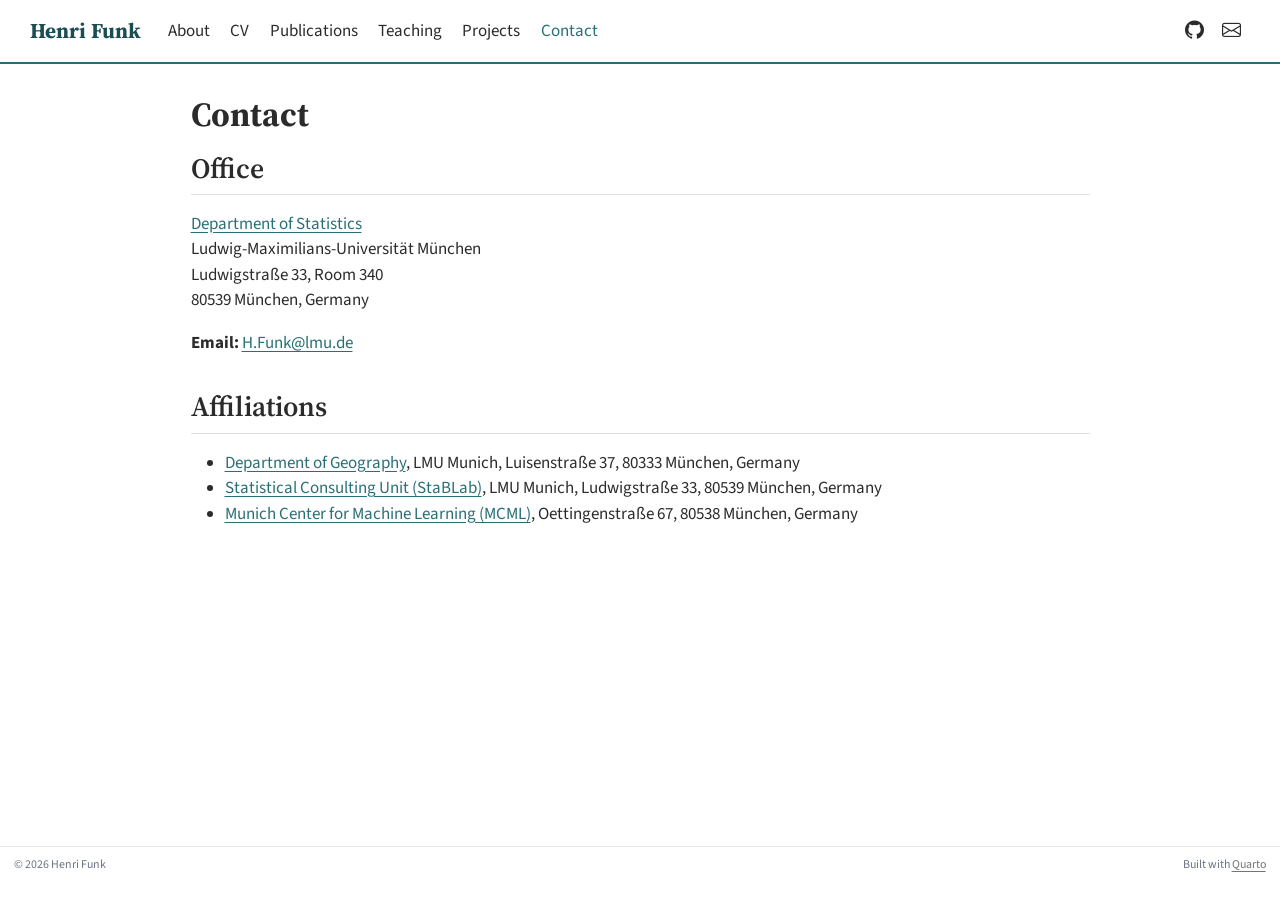
==== commit 31c95e63: "Polish site layout, styling and consistency - Fix social/PDF button rows and CV timeline on narrow s" ====
--- a/docs/contact.html
+++ b/docs/contact.html
@@ -25,11 +25,8 @@
 
 <script src="site_libs/quarto-nav/quarto-nav.js"></script>
 <script src="site_libs/quarto-nav/headroom.min.js"></script>
+<link href="./images/favicon.svg" rel="icon" type="image/svg+xml">
 <script src="site_libs/clipboard/clipboard.min.js"></script>
-<script src="site_libs/quarto-search/autocomplete.umd.js"></script>
-<script src="site_libs/quarto-search/fuse.min.js"></script>
-<script src="site_libs/quarto-search/quarto-search.js"></script>
-<meta name="quarto:offset" content="./">
 <script src="site_libs/quarto-html/quarto.js"></script>
 <script src="site_libs/quarto-html/popper.min.js"></script>
 <script src="site_libs/quarto-html/tippy.umd.min.js"></script>
@@ -39,18 +36,6 @@
 <link href="site_libs/bootstrap/bootstrap-icons.css" rel="stylesheet">
 <link href="site_libs/bootstrap/bootstrap.min.css" rel="stylesheet" id="quarto-bootstrap" data-mode="light">
 <script id="quarto-search-options" type="application/json">{
-  "location": "navbar",
-  "copy-button": false,
-  "collapse-after": 3,
-  "panel-placement": "end",
-  "type": "overlay",
-  "limit": 50,
-  "keyboard-shortcut": [
-    "f",
-    "/",
-    "s"
-  ],
-  "show-item-context": false,
   "language": {
     "search-no-results-text": "No results",
     "search-matching-documents-text": "matching documents",
@@ -68,6 +53,14 @@
 
 
 <link rel="stylesheet" href="styles.css">
+<meta property="og:title" content="Henri Funk - Contact">
+<meta property="og:description" content="PhD Candidate in Statistics, LMU Munich">
+<meta property="og:image" content="https://henrifnk.github.io/henrifnk/images/profile.jpg">
+<meta property="og:site_name" content="Henri Funk">
+<meta name="twitter:title" content="Henri Funk - Contact">
+<meta name="twitter:description" content="PhD Candidate in Statistics, LMU Munich">
+<meta name="twitter:image" content="https://henrifnk.github.io/henrifnk/images/profile.jpg">
+<meta name="twitter:card" content="summary_large_image">
 </head>
 
 <body class="nav-fixed fullcontent">
@@ -81,7 +74,6 @@
     <span class="navbar-title">Henri Funk</span>
     </a>
   </div>
-            <div id="quarto-search" class="" title="Search"></div>
           <button class="navbar-toggler" type="button" data-bs-toggle="collapse" data-bs-target="#navbarCollapse" aria-controls="navbarCollapse" aria-expanded="false" aria-label="Toggle navigation" onclick="if (window.quartoToggleHeadroom) { window.quartoToggleHeadroom(); }">
   <span class="navbar-toggler-icon"></span>
 </button>
--- a/docs/styles.css
+++ b/docs/styles.css
@@ -27,6 +27,10 @@
   color: var(--accent-dark);
 }
 
+code {
+  color: var(--accent-dark);
+}
+
 /* Navbar */
 .navbar {
   background-color: #ffffff !important;
@@ -81,11 +85,18 @@
 .social-links {
   display: flex;
   align-items: center;
-  justify-content: space-between;
+  justify-content: flex-start;
   flex-wrap: wrap;
   gap: 0.6rem;
   margin: 0.25rem 0 1.25rem;
   font-size: 1rem;
+}
+/* Pandoc wraps the links in a <p>; lay that out as the flex row */
+.social-links > p {
+  display: flex;
+  flex-wrap: wrap;
+  gap: 0.6rem;
+  margin: 0;
 }
 .social-links a {
   color: var(--accent-dark);
@@ -93,6 +104,7 @@
   border: 1px solid var(--accent);
   border-radius: 6px;
   padding: 0.3rem 0.7rem;
+  white-space: nowrap;
   transition: color 0.15s, background-color 0.15s;
 }
 .social-links a:hover {
@@ -123,6 +135,25 @@
 }
 .entry-body strong {
   color: var(--text);
+}
+@media (max-width: 576px) {
+  .entry {
+    flex-direction: column;
+    gap: 0.25rem;
+  }
+  .entry-date p {
+    margin-bottom: 0;
+  }
+}
+
+/* Date line under a heading, styled like the CV entry dates */
+.item-meta {
+  display: block;
+  color: var(--muted);
+  font-weight: 600;
+  font-size: 0.9rem;
+  margin-top: -0.25rem;
+  margin-bottom: 0.9rem;
 }
 
 /* Highlight box, e.g. for the upcoming BayWaT-AI project */
@@ -172,9 +203,14 @@
 .research-box p {
   margin-bottom: 0.6rem;
 }
+.highlight-box > :last-child,
+.research-box > :last-child {
+  margin-bottom: 0;
+}
 
 .badge-soon {
   display: inline-block;
+  font-family: "Source Sans 3", sans-serif;
   background-color: var(--accent);
   color: #fff;
   font-size: 0.75rem;
@@ -184,3 +220,22 @@
   margin-left: 0.5rem;
   vertical-align: middle;
 }
+
+/* Publication lists: hanging indent and review-status tag */
+.pub-list p {
+  padding-left: 1.5rem;
+  text-indent: -1.5rem;
+  margin-bottom: 0.9rem;
+}
+.pub-status {
+  display: inline-block;
+  text-indent: 0;
+  color: var(--accent-dark);
+  background-color: #f2f7f8;
+  border: 1px solid #cfe1e3;
+  border-radius: 999px;
+  font-size: 0.8rem;
+  font-weight: 600;
+  padding: 0.05rem 0.55rem;
+  margin-left: 0.25rem;
+}
